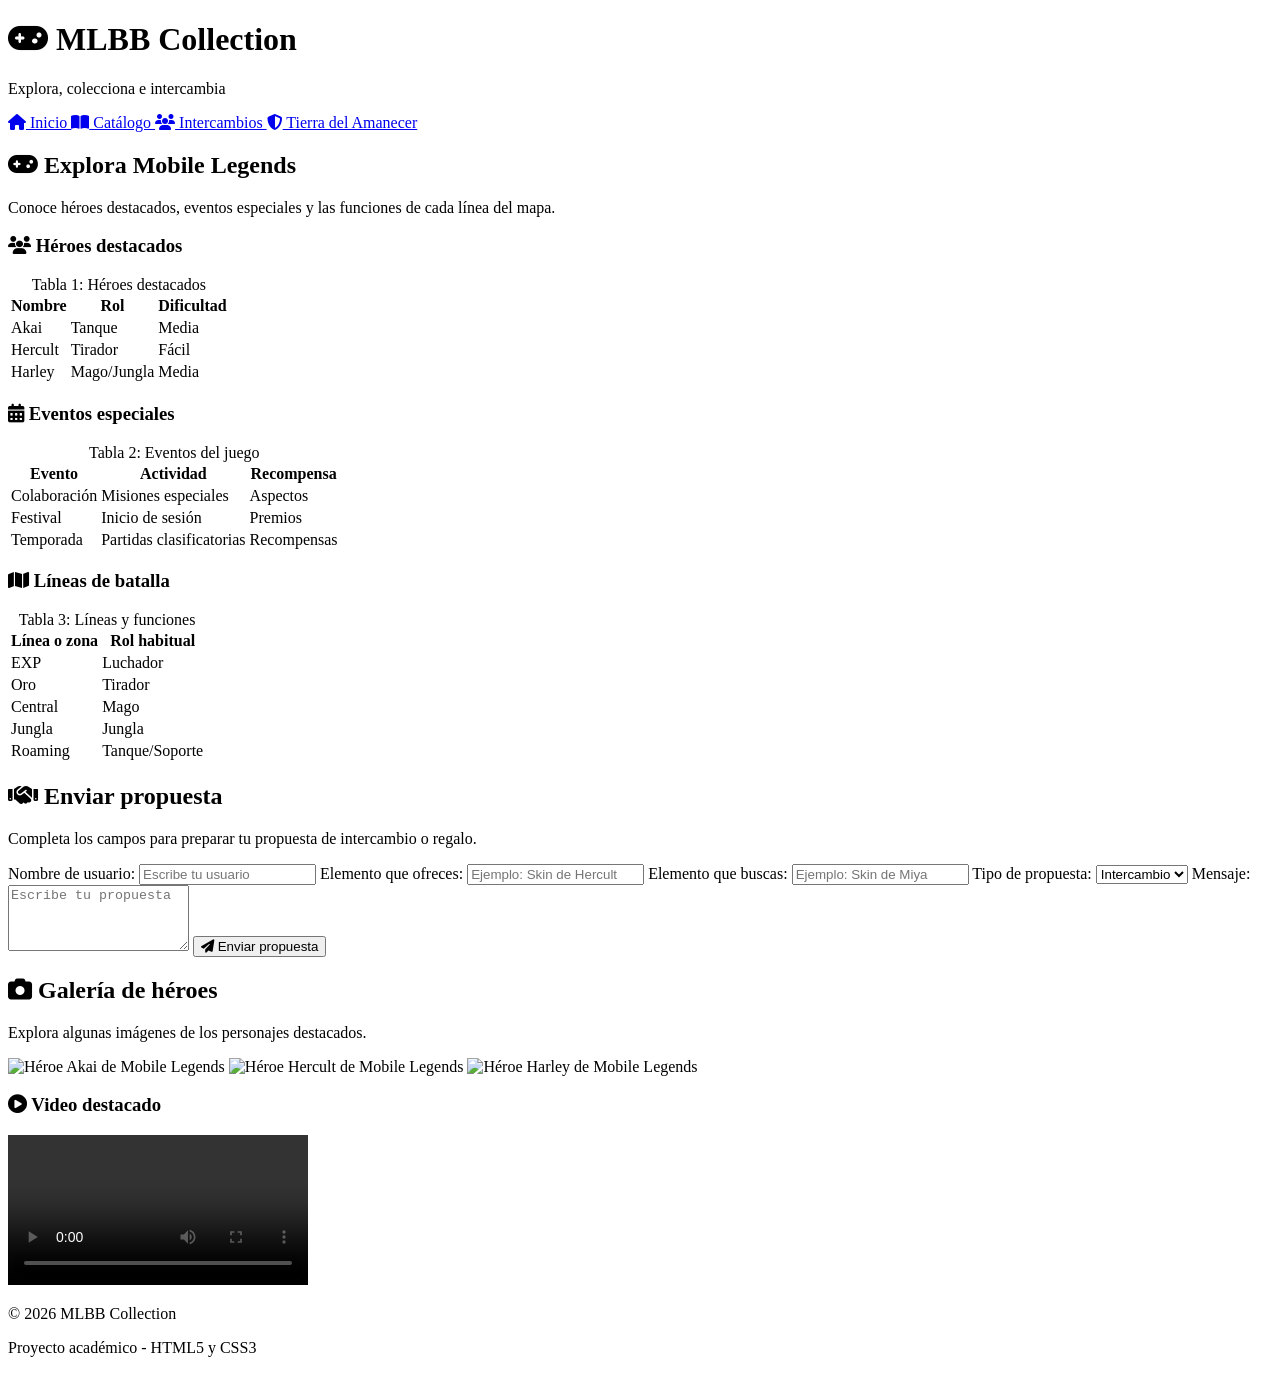
==== mi proyectos/index.html @ 7505a0f9 "Rename mi proyecto to mi proyectos/index.html" ====
<!DOCTYPE html>
<html lang="es">

<head>
    <meta charset="UTF-8">
    <meta name="viewport" content="width=device-width, initial-scale=1.0">
    <meta name="description" content="Explora héroes, eventos, roles del mapa y propuestas de intercambio de MLBB Collection.">
    <title>Inicio - MLBB Collection</title>

    <link rel="stylesheet" href="css/styles.css">
    <link rel="stylesheet" href="https://cdnjs.cloudflare.com/ajax/libs/font-awesome/6.7.2/css/all.min.css">
</head>

<body>
    <header>
        <div class="logo">
            <h1>
                <i class="fa-solid fa-gamepad" aria-hidden="true"></i>
                MLBB Collection
            </h1>
            <p>Explora, colecciona e intercambia</p>
        </div>
    </header>

    <nav aria-label="Navegación principal">
        <div class="menu-principal">
            <a href="index.html" aria-current="page">
                <i class="fa-solid fa-house" aria-hidden="true"></i>
                Inicio
            </a>
            <a href="catalogo.html">
                <i class="fa-solid fa-book-open" aria-hidden="true"></i>
                Catálogo
            </a>
            <a href="intercambios.html">
                <i class="fa-solid fa-users" aria-hidden="true"></i>
                Intercambios
            </a>
            <a href="tierra-amanecer.html">
                <i class="fa-solid fa-shield-halved" aria-hidden="true"></i>
                Tierra del Amanecer
            </a>
        </div>
    </nav>

    <main>
        <section id="contenido">
            <h2>
                <i class="fa-solid fa-gamepad" aria-hidden="true"></i>
                Explora Mobile Legends
            </h2>
            <p>Conoce héroes destacados, eventos especiales y las funciones de cada línea del mapa.</p>

            <div class="cuadros-container">
                <article class="cuadro" id="heroes-meta">
                    <h3>
                        <i class="fa-solid fa-users" aria-hidden="true"></i>
                        Héroes destacados
                    </h3>

                    <div class="tabla-responsive">
                        <table>
                            <caption>Tabla 1: Héroes destacados</caption>
                            <thead>
                                <tr>
                                    <th scope="col">Nombre</th>
                                    <th scope="col">Rol</th>
                                    <th scope="col">Dificultad</th>
                                </tr>
                            </thead>
                            <tbody>
                                <tr>
                                    <td>Akai</td>
                                    <td>Tanque</td>
                                    <td>Media</td>
                                </tr>
                                <tr>
                                    <td>Hercult</td>
                                    <td>Tirador</td>
                                    <td>Fácil</td>
                                </tr>
                                <tr>
                                    <td>Harley</td>
                                    <td>Mago/Jungla</td>
                                    <td>Media</td>
                                </tr>
                            </tbody>
                        </table>
                    </div>
                </article>

                <article class="cuadro" id="eventos">
                    <h3>
                        <i class="fa-solid fa-calendar-days" aria-hidden="true"></i>
                        Eventos especiales
                    </h3>

                    <div class="tabla-responsive">
                        <table>
                            <caption>Tabla 2: Eventos del juego</caption>
                            <thead>
                                <tr>
                                    <th scope="col">Evento</th>
                                    <th scope="col">Actividad</th>
                                    <th scope="col">Recompensa</th>
                                </tr>
                            </thead>
                            <tbody>
                                <tr>
                                    <td>Colaboración</td>
                                    <td>Misiones especiales</td>
                                    <td>Aspectos</td>
                                </tr>
                                <tr>
                                    <td>Festival</td>
                                    <td>Inicio de sesión</td>
                                    <td>Premios</td>
                                </tr>
                                <tr>
                                    <td>Temporada</td>
                                    <td>Partidas clasificatorias</td>
                                    <td>Recompensas</td>
                                </tr>
                            </tbody>
                        </table>
                    </div>
                </article>

                <article class="cuadro" id="lineas">
                    <h3>
                        <i class="fa-solid fa-map" aria-hidden="true"></i>
                        Líneas de batalla
                    </h3>

                    <div class="tabla-responsive">
                        <table>
                            <caption>Tabla 3: Líneas y funciones</caption>
                            <thead>
                                <tr>
                                    <th scope="col">Línea o zona</th>
                                    <th scope="col">Rol habitual</th>
                                </tr>
                            </thead>
                            <tbody>
                                <tr>
                                    <td>EXP</td>
                                    <td>Luchador</td>
                                </tr>
                                <tr>
                                    <td>Oro</td>
                                    <td>Tirador</td>
                                </tr>
                                <tr>
                                    <td>Central</td>
                                    <td>Mago</td>
                                </tr>
                                <tr>
                                    <td>Jungla</td>
                                    <td>Jungla</td>
                                </tr>
                                <tr>
                                    <td>Roaming</td>
                                    <td>Tanque/Soporte</td>
                                </tr>
                            </tbody>
                        </table>
                    </div>
                </article>
            </div>
        </section>

        <section class="formulario" id="propuesta">
            <h2>
                <i class="fa-solid fa-handshake" aria-hidden="true"></i>
                Enviar propuesta
            </h2>
            <p>Completa los campos para preparar tu propuesta de intercambio o regalo.</p>

            <form id="formularioPropuesta" action="#" method="post">
                <label for="usuario">Nombre de usuario:</label>
                <input
                    type="text"
                    id="usuario"
                    name="usuario"
                    placeholder="Escribe tu usuario"
                    autocomplete="nickname"
                    required
                >

                <label for="ofrece">Elemento que ofreces:</label>
                <input
                    type="text"
                    id="ofrece"
                    name="ofrece"
                    placeholder="Ejemplo: Skin de Hercult"
                    required
                >

                <label for="busca">Elemento que buscas:</label>
                <input
                    type="text"
                    id="busca"
                    name="busca"
                    placeholder="Ejemplo: Skin de Miya"
                    required
                >

                <label for="tipo">Tipo de propuesta:</label>
                <select id="tipo" name="tipo" required>
                    <option value="intercambio">Intercambio</option>
                    <option value="regalo">Regalo</option>
                </select>

                <label for="mensaje">Mensaje:</label>
                <textarea
                    id="mensaje"
                    name="mensaje"
                    rows="4"
                    placeholder="Escribe tu propuesta"
                ></textarea>

                <button type="submit">
                    <i class="fa-solid fa-paper-plane" aria-hidden="true"></i>
                    Enviar propuesta
                </button>
            </form>
        </section>

        <section id="galeria">
            <h2>
                <i class="fa-solid fa-camera" aria-hidden="true"></i>
                Galería de héroes
            </h2>
            <p>Explora algunas imágenes de los personajes destacados.</p>

            <div class="galeria">
                <img src="img/akai.png" alt="Héroe Akai de Mobile Legends" loading="lazy">
                <img src="img/hercult.jpg" alt="Héroe Hercult de Mobile Legends" loading="lazy">
                <img src="img/harley.jpg" alt="Héroe Harley de Mobile Legends" loading="lazy">
            </div>

            <div class="video">
                <h3>
                    <i class="fa-solid fa-circle-play" aria-hidden="true"></i>
                    Video destacado
                </h3>
                <video controls preload="metadata">
                    <source src="media/panda.mp4" type="video/mp4">
                    Tu navegador no admite la reproducción de video.
                </video>
            </div>
        </section>
    </main>

    <footer>
        <p>© 2026 MLBB Collection</p>
        <p>Proyecto académico - HTML5 y CSS3</p>
    </footer>
</body>

</html>
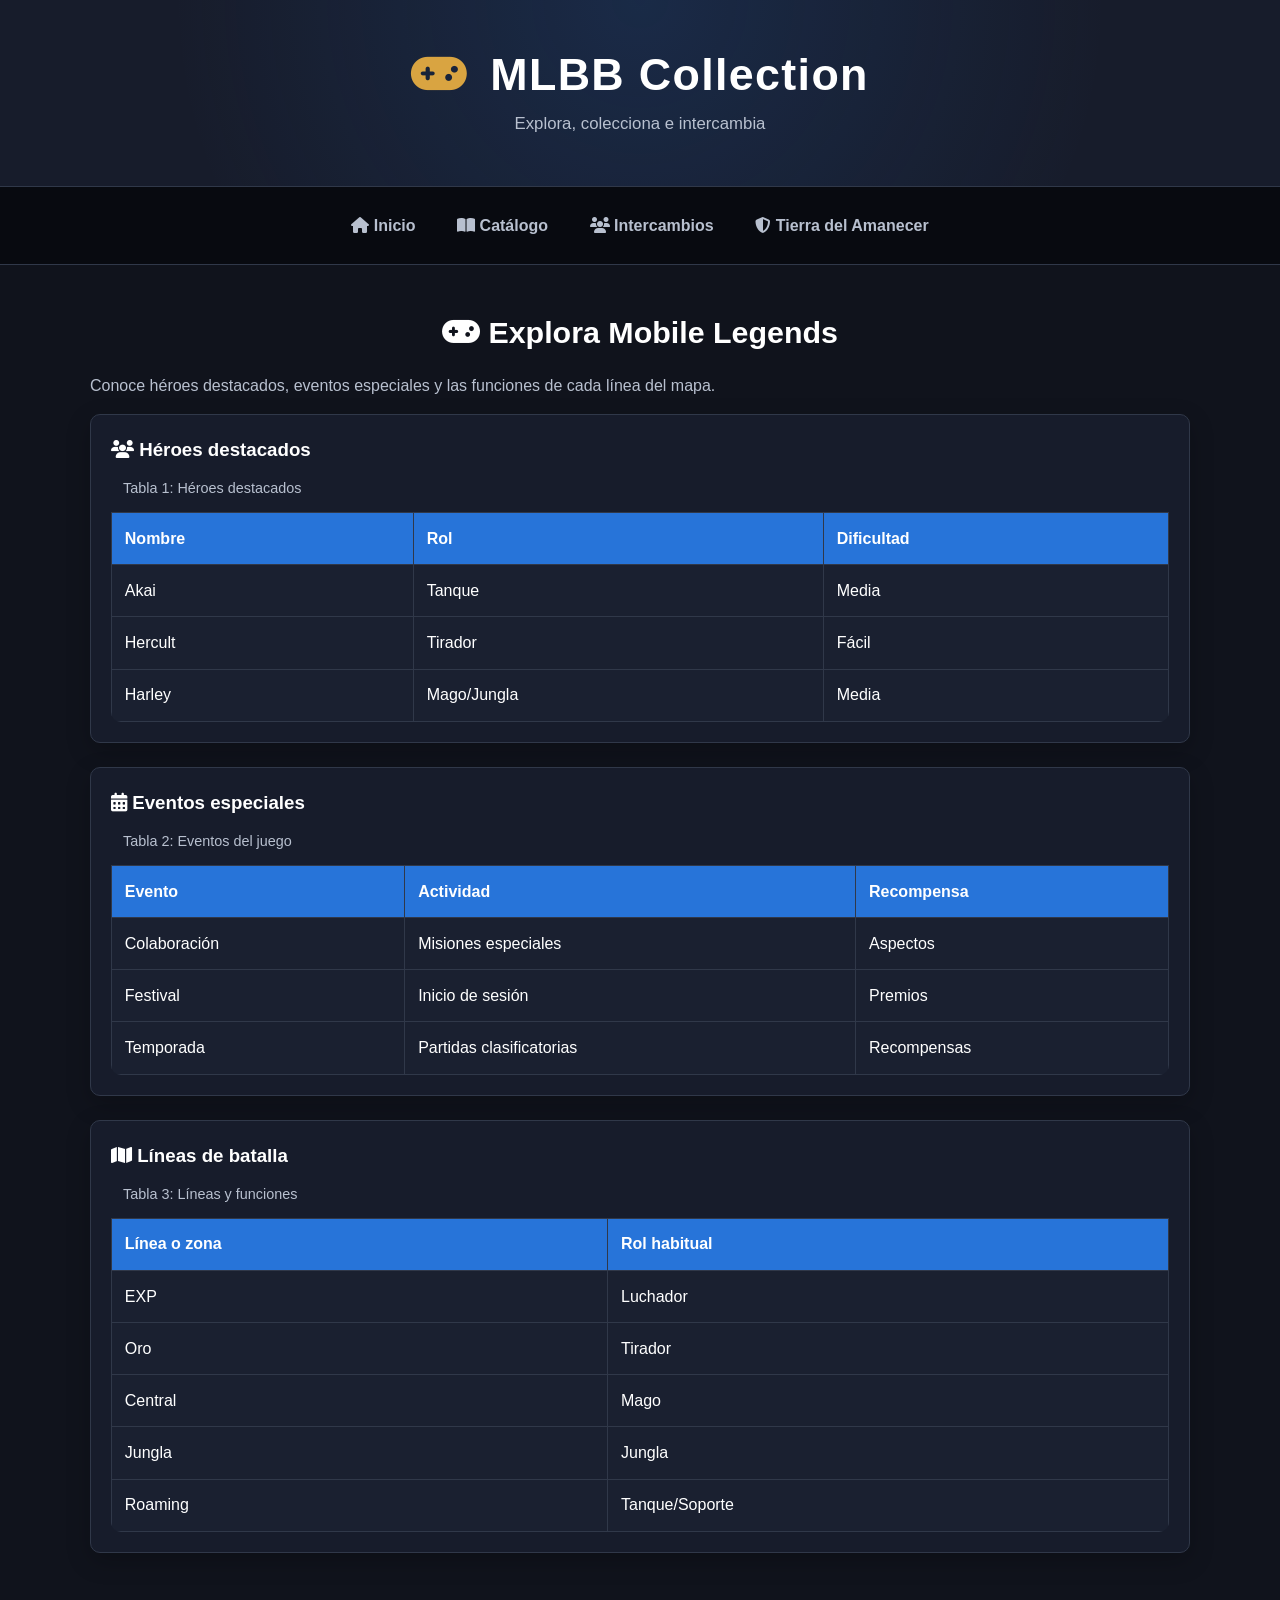
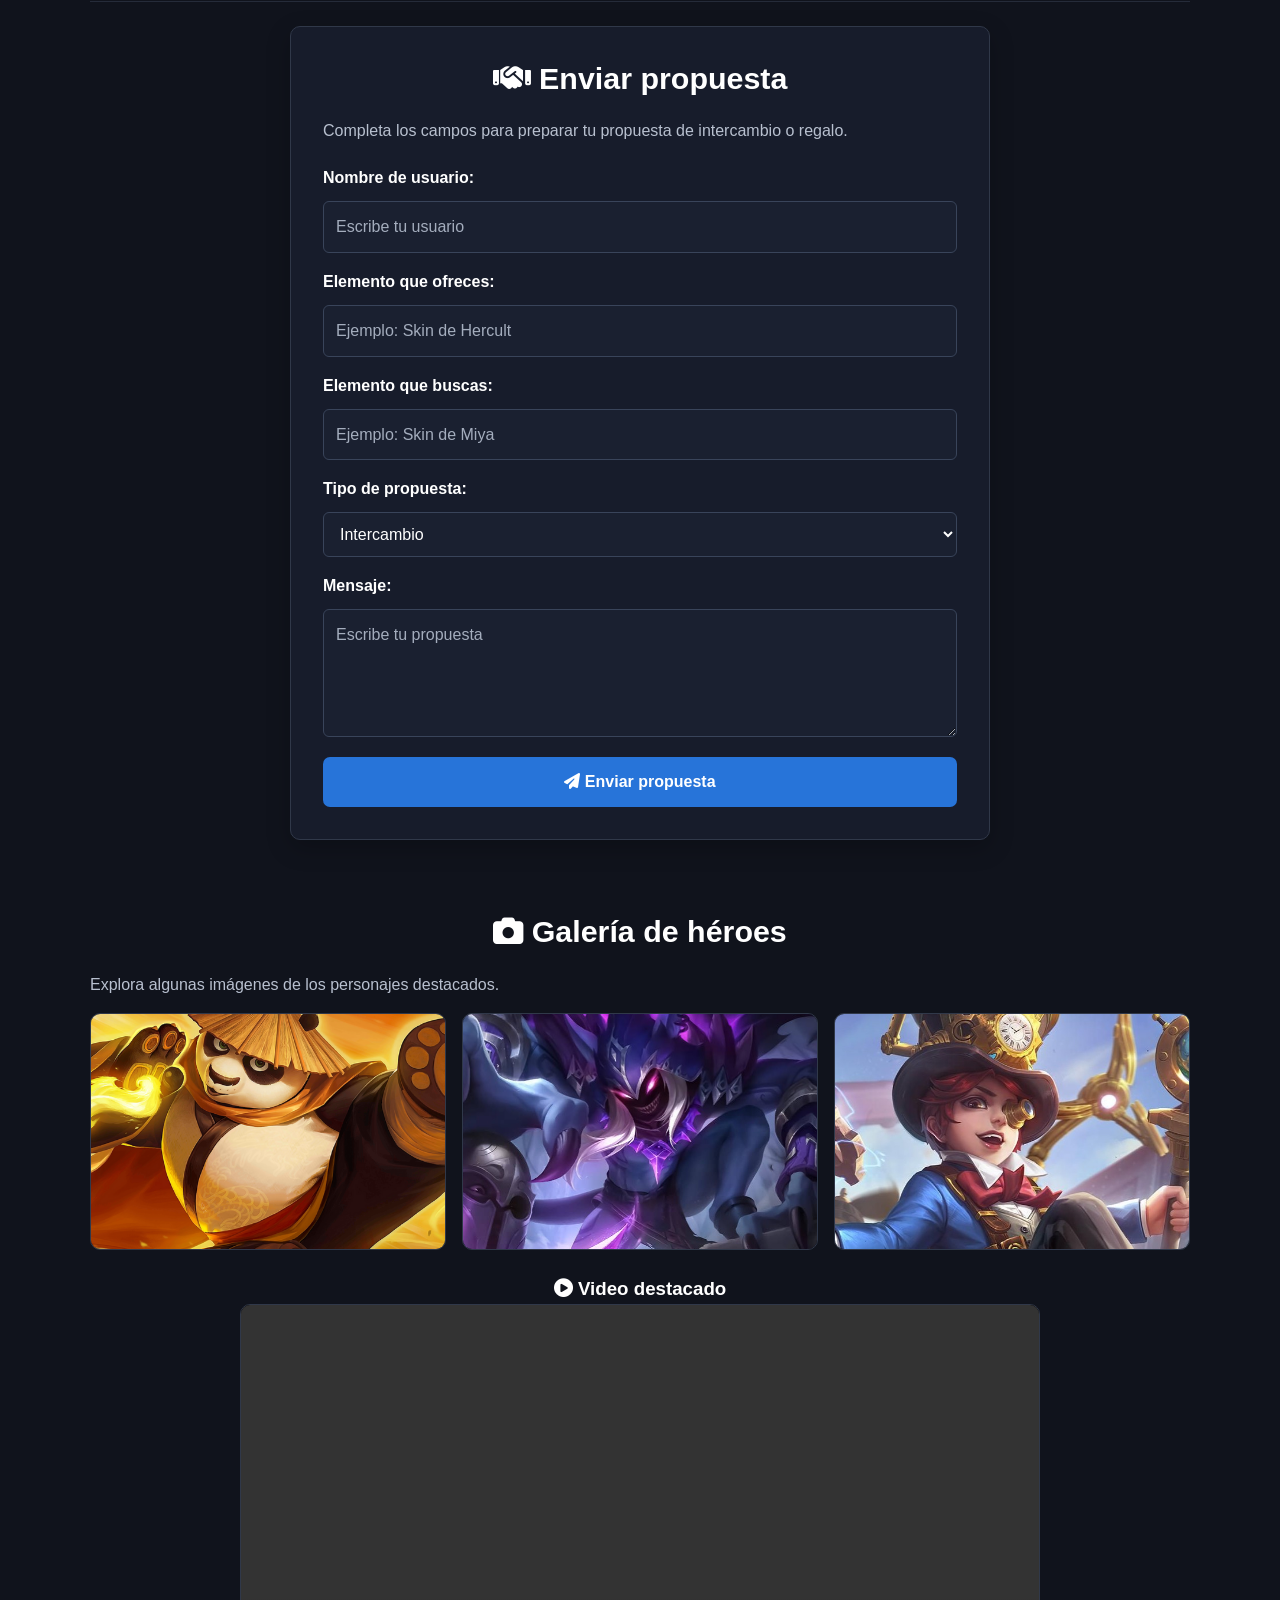
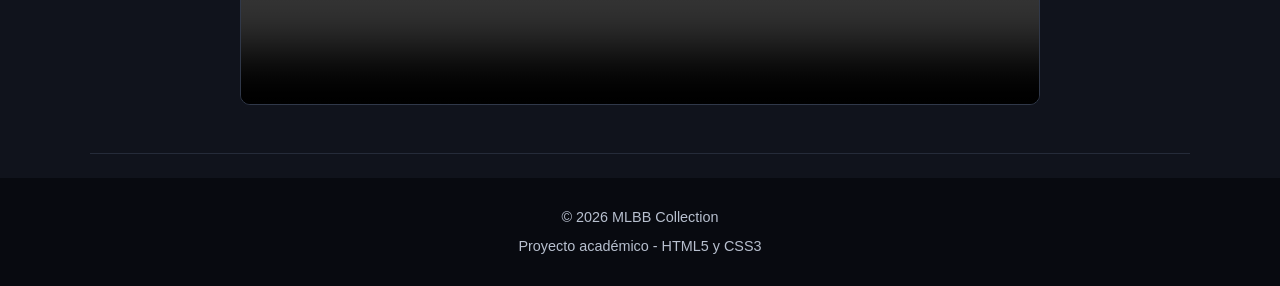
==== commit 5740de22: "Add files via upload" ====
--- a/mi proyectos/index.html
+++ b/mi proyectos/index.html
@@ -258,4 +258,4 @@
     </footer>
 </body>
 
-</html>
+</html>
--- a/mi proyectos/css/styles.css
+++ b/mi proyectos/css/styles.css
@@ -0,0 +1,620 @@
+:root {
+    color-scheme: dark;
+
+    --color-fondo: #10131c;
+    --color-superficie: #171c2b;
+    --color-superficie-secundaria: #1a2030;
+    --color-fondo-oscuro: #080a10;
+    --color-primario: #2774d9;
+    --color-primario-hover: #1d5eae;
+    --color-acento: #5aa9ff;
+    --color-texto: #ffffff;
+    --color-texto-secundario: #b8c0cf;
+    --color-borde: #303849;
+
+    --radio: 10px;
+    --sombra: 0 8px 24px rgba(0, 0, 0, 0.22);
+    --ancho-maximo: 1100px;
+    --espacio: 1.25rem;
+
+    --transicion: 0.25s ease;
+}
+
+/* 2. RESET Y ESTILOS BASE */
+*,
+*::before,
+*::after {
+    margin: 0;
+    padding: 0;
+    box-sizing: border-box;
+}
+
+html {
+    scroll-behavior: smooth;
+    scroll-padding-top: 1rem;
+}
+
+body {
+    display: grid;
+    grid-template-rows: auto auto 1fr auto;
+    min-height: 100vh;
+    min-width: 320px;
+    font-family: Arial, Helvetica, sans-serif;
+    font-size: 1rem;
+    line-height: 1.6;
+    background: var(--color-fondo);
+    color: var(--color-texto);
+}
+
+header,
+nav,
+main,
+footer {
+    min-width: 0;
+}
+
+img,
+video {
+    display: block;
+    max-width: 100%;
+}
+
+img {
+    height: auto;
+}
+
+a {
+    color: inherit;
+}
+
+button,
+input,
+select,
+textarea {
+    font: inherit;
+}
+
+button,
+a,
+input,
+select,
+textarea {
+    -webkit-tap-highlight-color: transparent;
+}
+
+:focus-visible {
+    outline: 3px solid var(--color-acento);
+    outline-offset: 4px;
+}
+
+/* 3. ENCABEZADO */
+header {
+    display: grid;
+    place-items: center;
+    padding: 2rem 1rem;
+    text-align: center;
+    background:
+        radial-gradient(
+            circle at top,
+            rgba(39, 116, 217, 0.16),
+            transparent 70%
+        ),
+        var(--color-superficie);
+    border-bottom: 1px solid var(--color-borde);
+}
+
+.logo h1 {
+    font-size: clamp(1.8rem, 5vw, 2.8rem);
+    line-height: 1.2;
+    letter-spacing: 0.03em;
+    animation: aparecer 0.7s ease-out both;
+}
+
+.logo p {
+    margin-top: 0.6rem;
+    color: var(--color-texto-secundario);
+    font-size: clamp(0.9rem, 2.5vw, 1.05rem);
+}
+
+/* 4. NAVEGACIÓN CON FLEXBOX */
+nav {
+    position: relative;
+    z-index: 2;
+    padding: 0.9rem 1rem;
+    background: var(--color-fondo-oscuro);
+    border-bottom: 1px solid var(--color-borde);
+}
+
+.menu-principal,
+.menu-secundario {
+    display: flex;
+    flex-wrap: wrap;
+    align-items: center;
+    justify-content: center;
+    gap: 0.5rem;
+}
+
+.menu-secundario {
+    margin-top: 0.75rem;
+}
+
+nav a {
+    display: inline-block;
+    padding: 0.6rem 0.8rem;
+    border-radius: 6px;
+    color: var(--color-texto-secundario);
+    text-align: center;
+    text-decoration: none;
+    font-weight: 700;
+    transition:
+        color var(--transicion),
+        background-color var(--transicion),
+        transform var(--transicion);
+}
+
+nav a:hover {
+    color: var(--color-texto);
+    background: rgba(90, 169, 255, 0.12);
+    transform: translateY(-2px);
+}
+
+/* 5. ESTRUCTURA PRINCIPAL */
+main {
+    display: grid;
+    align-content: start;
+    gap: 2rem;
+    width: min(100% - 2rem, var(--ancho-maximo));
+    margin-inline: auto;
+}
+
+main > section {
+    min-width: 0;
+    padding: 2rem 0;
+    border-bottom: 1px solid rgba(48, 56, 73, 0.65);
+}
+
+section h2 {
+    margin-bottom: 1.25rem;
+    font-size: clamp(1.4rem, 4vw, 1.9rem);
+    line-height: 1.3;
+    text-align: center;
+}
+
+section p {
+    margin-bottom: 1rem;
+    color: var(--color-texto-secundario);
+}
+
+#historia p,
+#eruditio p,
+#moniyan p,
+#abismo p,
+#cadia p,
+#conclusion p {
+    max-width: 850px;
+    margin-inline: auto;
+    line-height: 1.8;
+}
+
+/* 6. INICIO Y BOTÓN DE ACCIÓN */
+.inicio {
+    text-align: center;
+}
+
+.inicio p {
+    max-width: 700px;
+    margin: 0 auto 1.5rem;
+    color: var(--color-texto-secundario);
+}
+
+.btn-cta {
+    display: inline-block;
+    padding: 0.75rem 1.5rem;
+    border: 1px solid transparent;
+    border-radius: 7px;
+    background: var(--color-primario);
+    color: var(--color-texto);
+    text-decoration: none;
+    font-weight: 700;
+    transition:
+        background-color var(--transicion),
+        transform var(--transicion),
+        box-shadow var(--transicion);
+}
+
+.btn-cta:hover {
+    background: var(--color-primario-hover);
+    transform: translateY(-3px);
+    box-shadow: 0 8px 18px rgba(39, 116, 217, 0.35);
+}
+
+.btn-cta:active {
+    transform: translateY(1px) scale(0.98);
+}
+
+.titulo-entrada {
+    animation: aparecer 0.7s ease-out both;
+}
+
+.indicador {
+    margin-top: 1.25rem;
+    color: var(--color-acento);
+    animation: pulso 1.5s ease-in-out infinite;
+}
+
+/* 7. CUADROS Y TARJETAS RESPONSIVAS */
+.cuadros-container {
+    display: grid;
+    grid-template-columns: repeat(auto-fit, minmax(min(100%, 280px), 1fr));
+    gap: var(--espacio);
+}
+@media (min-width: 900px) {
+    #contenido .cuadros-container > .cuadro {
+    grid-column: 1 / -1;
+    }
+    }
+    
+.cuadro {
+    min-width: 0;
+    padding: 1rem;
+    overflow: hidden;
+    border: 1px solid var(--color-borde);
+    border-radius: var(--radio);
+    background: var(--color-superficie);
+    box-shadow: var(--sombra);
+    transition:
+        border-color var(--transicion),
+        transform var(--transicion),
+        box-shadow var(--transicion);
+}
+
+.cuadro:hover {
+    border-color: var(--color-acento);
+    transform: translateY(-3px);
+    box-shadow: 0 12px 28px rgba(0, 0, 0, 0.3);
+}
+
+.cuadro h2 {
+    font-size: 1.3rem;
+}
+
+/* Secciones de catálogo e intercambios */
+#heroes,
+#skins,
+#propuestas,
+#historia,
+#eruditio,
+#moniyan,
+#abismo,
+#cadia,
+#conclusion,
+#contenido,
+#galeria {
+    min-width: 0;
+}
+
+/* 8. TABLAS */
+table {
+    width: 100%;
+    border-collapse: collapse;
+    background: var(--color-superficie-secundaria);
+    font-size: 0.9rem;
+}
+
+caption {
+    padding: 0.75rem;
+    color: var(--color-texto-secundario);
+    text-align: left;
+    font-size: 0.9rem;
+}
+
+th,
+td {
+    padding: 0.7rem 0.55rem;
+    border: 1px solid var(--color-borde);
+    text-align: left;
+    overflow-wrap: anywhere;
+}
+
+th {
+    background: var(--color-primario);
+    color: var(--color-texto);
+    font-weight: 700;
+}
+
+tbody tr {
+    transition: background-color var(--transicion);
+}
+
+tbody tr:hover {
+    background: #26334a;
+}
+
+/* 9. FORMULARIOS */
+.formulario {
+    width: 100%;
+    max-width: 700px;
+    margin-inline: auto;
+    padding: 1.25rem;
+    border: 1px solid var(--color-borde);
+    border-radius: var(--radio);
+    background: var(--color-superficie);
+    box-shadow: var(--sombra);
+}
+
+form {
+    display: flex;
+    flex-direction: column;
+    gap: 0.65rem;
+}
+
+form label {
+    margin-top: 0.35rem;
+    font-weight: 700;
+}
+
+input,
+select,
+textarea {
+    width: 100%;
+    min-width: 0;
+    min-height: 44px;
+    padding: 0.75rem;
+    border: 1px solid #39445a;
+    border-radius: 6px;
+    background: var(--color-superficie-secundaria);
+    color: var(--color-texto);
+    transition:
+        border-color var(--transicion),
+        box-shadow var(--transicion);
+}
+
+input::placeholder,
+textarea::placeholder {
+    color: #a4adbd;
+}
+
+input:focus,
+select:focus,
+textarea:focus {
+    border-color: var(--color-acento);
+    box-shadow: 0 0 0 3px rgba(90, 169, 255, 0.16);
+    outline: none;
+}
+
+textarea {
+    min-height: 120px;
+    resize: vertical;
+}
+
+form button {
+    margin-top: 0.6rem;
+}
+
+/* 10. BOTONES */
+button {
+    min-height: 44px;
+    padding: 0.75rem 1.25rem;
+    border: 0;
+    border-radius: 7px;
+    background: var(--color-primario);
+    color: var(--color-texto);
+    font-weight: 700;
+    cursor: pointer;
+    transition:
+        background-color var(--transicion),
+        transform var(--transicion),
+        box-shadow var(--transicion);
+}
+
+button:hover {
+    background: var(--color-primario-hover);
+    transform: translateY(-2px);
+    box-shadow: 0 6px 15px rgba(0, 0, 0, 0.3);
+}
+
+button:active {
+    transform: translateY(1px) scale(0.98);
+}
+
+/* 11. GALERÍA */
+.galeria {
+    display: grid;
+    grid-template-columns: repeat(auto-fit, minmax(min(100%, 220px), 1fr));
+    gap: 1rem;
+}
+
+.galeria img {
+    width: 100%;
+    aspect-ratio: 3 / 2;
+    object-fit: cover;
+    border: 1px solid var(--color-borde);
+    border-radius: var(--radio);
+    background: var(--color-superficie);
+    transition:
+        transform var(--transicion),
+        box-shadow var(--transicion),
+        border-color var(--transicion);
+}
+
+.galeria img:hover {
+    transform: translateY(-5px) scale(1.02);
+    border-color: var(--color-acento);
+    box-shadow: var(--sombra);
+}
+
+/* 12. VIDEO RESPONSIVO */
+.video {
+    width: 100%;
+    margin-top: 1.5rem;
+    text-align: center;
+}
+
+.video video {
+    width: 100%;
+    max-width: 800px;
+    max-height: 75vh;
+    margin-inline: auto;
+    border: 1px solid var(--color-borde);
+    border-radius: var(--radio);
+    background: #000;
+}
+
+/* 13. PIE DE PÁGINA */
+footer {
+    display: grid;
+    gap: 0.35rem;
+    margin-top: 1.5rem;
+    padding: 1.75rem 1rem;
+    background: var(--color-fondo-oscuro);
+    text-align: center;
+}
+
+footer p {
+    color: var(--color-texto-secundario);
+    font-size: 0.9rem;
+}
+
+/* 14. ANIMACIONES */
+@keyframes aparecer {
+    from {
+        opacity: 0;
+        transform: translateY(18px);
+    }
+
+    to {
+        opacity: 1;
+        transform: translateY(0);
+    }
+}
+
+@keyframes pulso {
+    0%,
+    100% {
+        opacity: 1;
+    }
+
+    50% {
+        opacity: 0.5;
+    }
+}
+
+/* 15. TABLET: DESDE 600 PX */
+@media (min-width: 600px) {
+    header {
+        padding: 2.5rem 1.5rem;
+    }
+
+    .menu-principal,
+    .menu-secundario {
+        gap: 0.8rem;
+    }
+
+    main {
+        width: min(100% - 3rem, var(--ancho-maximo));
+    }
+
+    main > section {
+        padding-block: 2.5rem;
+    }
+
+    .cuadros-container {
+        grid-template-columns: repeat(2, minmax(0, 1fr));
+    }
+
+    .cuadro {
+        padding: 1.25rem;
+    }
+
+    .formulario {
+        padding: 1.75rem;
+    }
+
+    table {
+        font-size: 1rem;
+    }
+
+    th,
+    td {
+        padding: 0.8rem;
+    }
+}
+
+/* 16. DESKTOP: DESDE 900 PX */
+@media (min-width: 900px) {
+    header {
+        padding: 3rem 2rem;
+    }
+
+    nav {
+        padding: 1rem 1.5rem;
+    }
+
+    .menu-principal {
+        gap: 1rem;
+    }
+
+    main {
+        gap: 1.5rem;
+    }
+
+    main > section {
+        padding-block: 3rem;
+    }
+
+    .cuadros-container {
+        grid-template-columns: repeat(2, minmax(0, 1fr));
+        gap: 1.5rem;
+    }
+
+    #contenido .cuadros-container > .cuadro:first-child {
+        grid-column: 1 / -1;
+    }
+
+    .formulario {
+        padding: 2rem;
+    }
+
+    .galeria {
+        grid-template-columns: repeat(3, minmax(0, 1fr));
+    }
+}
+
+/* TABLAS RESPONSIVAS */
+.tabla-responsive {
+    width: 100%;
+    max-width: 100%;
+    overflow-x: auto;
+    border-radius: var(--radio);
+    -webkit-overflow-scrolling: touch;
+}
+
+.tabla-responsive table {
+    width: 100%;
+    min-width: 420px;
+    border-collapse: collapse;
+}
+
+.tabla-responsive th,
+.tabla-responsive td {
+    overflow-wrap: anywhere;
+    vertical-align: top;
+}
+
+h1 i {
+    color: #d9a441;
+    margin-right: 8px;
+}
+
+
+/* 17. MOVIMIENTO REDUCIDO Y ACCESIBILIDAD */
+@media (prefers-reduced-motion: reduce) {
+    *,
+    *::before,
+    *::after {
+        scroll-behavior: auto !important;
+        animation-duration: 0.01ms !important;
+        animation-iteration-count: 1 !important;
+        transition-duration: 0.01ms !important;
+    }
+}
